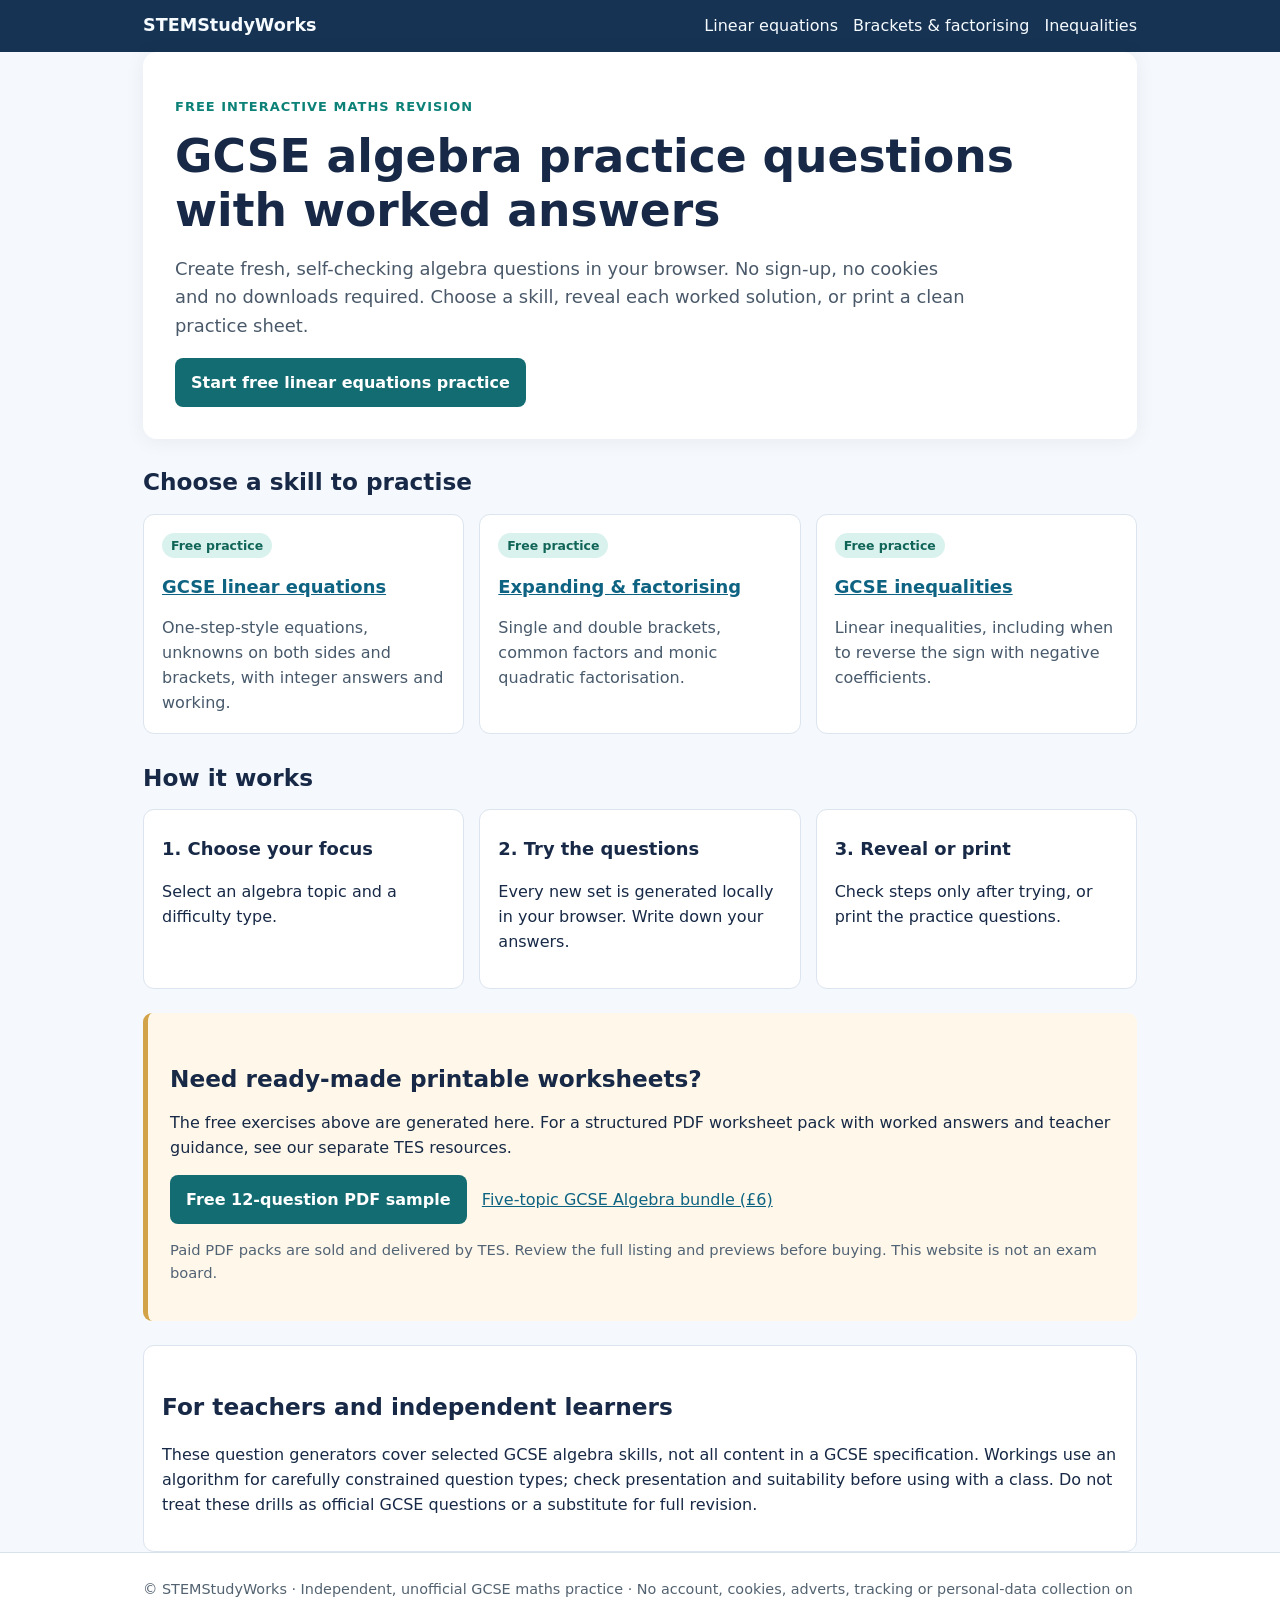
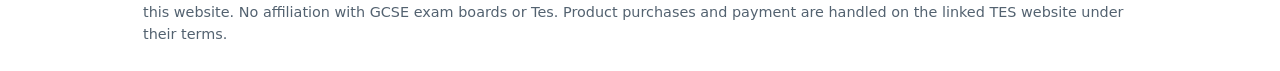
==== index.html @ 2da57f51 "Add files via upload" ====
<!doctype html><html lang="en-GB"><head><meta charset="utf-8"><meta name="viewport" content="width=device-width,initial-scale=1"><title>Free GCSE Algebra Practice Generator | STEMStudyWorks</title><meta name="description" content="Free GCSE maths algebra questions with step-by-step worked solutions. Practice linear equations, brackets, factorising and inequalities without signing up."><meta name="robots" content="index,follow"><link rel="canonical" href="https://wuhao4493-png.github.io/stemstudyworks-practice/"><meta name="theme-color" content="#163353"><link rel="stylesheet" href="assets/styles.css"><script defer src="assets/app.js"></script></head><body><header><div class="wrap"><strong><a href="index.html">STEMStudyWorks</a></strong><nav aria-label="Main navigation"><a href="linear-equations/">Linear equations</a><a href="expanding-and-factorising/">Brackets &amp; factorising</a><a href="inequalities/">Inequalities</a></nav></div></header><main class="wrap"><section class="hero"><p class="eyebrow">Free interactive maths revision</p><h1>GCSE algebra practice questions with worked answers</h1><p class="sub">Create fresh, self-checking algebra questions in your browser. No sign-up, no cookies and no downloads required. Choose a skill, reveal each worked solution, or print a clean practice sheet.</p><a class="primary" href="linear-equations/">Start free linear equations practice</a></section><h2>Choose a skill to practise</h2><div class="grid"><article class="tile"><span class="tag">Free practice</span><h3><a href="linear-equations/">GCSE linear equations</a></h3><p>One-step-style equations, unknowns on both sides and brackets, with integer answers and working.</p></article><article class="tile"><span class="tag">Free practice</span><h3><a href="expanding-and-factorising/">Expanding &amp; factorising</a></h3><p>Single and double brackets, common factors and monic quadratic factorisation.</p></article><article class="tile"><span class="tag">Free practice</span><h3><a href="inequalities/">GCSE inequalities</a></h3><p>Linear inequalities, including when to reverse the sign with negative coefficients.</p></article></div><h2>How it works</h2><div class="grid"><div class="panel"><h3>1. Choose your focus</h3><p>Select an algebra topic and a difficulty type.</p></div><div class="panel"><h3>2. Try the questions</h3><p>Every new set is generated locally in your browser. Write down your answers.</p></div><div class="panel"><h3>3. Reveal or print</h3><p>Check steps only after trying, or print the practice questions.</p></div></div><section class="cta"><h2>Need ready-made printable worksheets?</h2><p>The free exercises above are generated here. For a structured PDF worksheet pack with worked answers and teacher guidance, see our separate TES resources.</p><p><a class="primary" href="https://www.tes.com/teaching-resource/gcse-linear-equations-free-worksheet-answers-13552716" rel="noopener">Free 12-question PDF sample</a> &nbsp; <a href="https://www.tes.com/teaching-resource/gcse-algebra-worksheets-bundle-with-answers-13552727" rel="noopener">Five-topic GCSE Algebra bundle (£6)</a></p><p class="note">Paid PDF packs are sold and delivered by TES. Review the full listing and previews before buying. This website is not an exam board.</p></section><section class="panel"><h2>For teachers and independent learners</h2><p>These question generators cover selected GCSE algebra skills, not all content in a GCSE specification. Workings use an algorithm for carefully constrained question types; check presentation and suitability before using with a class. Do not treat these drills as official GCSE questions or a substitute for full revision.</p></section></main><footer><div class="wrap">© STEMStudyWorks · Independent, unofficial GCSE maths practice · No account, cookies, adverts, tracking or personal-data collection on this website. No affiliation with GCSE exam boards or Tes. Product purchases and payment are handled on the linked TES website under their terms.</div></footer></body></html>
---- assets/styles.css ----
:root{font-family:system-ui,-apple-system,BlinkMacSystemFont,"Segoe UI",sans-serif;color:#172946;background:#f5f8fc;line-height:1.57}*{box-sizing:border-box}body{margin:0}a{color:#0e6382}a:hover{text-decoration:underline}header{background:#163353;color:#fff;padding:12px 0}header a{color:#f6fbff;text-decoration:none}header .wrap{display:flex;justify-content:space-between;gap:1rem;align-items:center;flex-wrap:wrap}header strong{font-size:1.1rem}nav{display:flex;gap:15px;flex-wrap:wrap}main{padding:2.2rem 0 4rem}.wrap{max-width:1030px;margin:auto;padding:0 18px}.hero{background:#fff;border-radius:14px;padding:32px;box-shadow:0 2px 20px #16335310}.eyebrow{color:#0c8177;text-transform:uppercase;letter-spacing:.08em;font-size:.81rem;font-weight:800}h1{font-size:clamp(1.8rem,4vw,2.85rem);line-height:1.18;margin:.35rem 0 1rem}h2{font-size:1.45rem;margin:1.6rem 0 .8rem}h3{font-size:1.12rem;margin:.4rem 0}.sub{font-size:1.12rem;max-width:790px;color:#4a5969}.grid{display:grid;grid-template-columns:repeat(auto-fit,minmax(230px,1fr));gap:15px}.tile,.panel,.item{background:white;border:1px solid #dce5ef;border-radius:11px;padding:18px}.tile{display:flex;flex-direction:column;gap:8px}.tile a{font-weight:750}.tile p{margin:0;color:#47596b}.tag{display:inline-block;padding:3px 9px;border-radius:15px;background:#d9f2ed;color:#116558;font-size:.78rem;width:max-content;font-weight:700}.primary{display:inline-block;background:#136c72;color:white;text-decoration:none;font-weight:750;border-radius:8px;padding:12px 16px;border:0;cursor:pointer}.primary:hover{background:#0b555a;color:#fff;text-decoration:none}.secondary{background:#fff;color:#134d5f;border:1px solid #adcbd1;border-radius:8px;padding:10px 14px;font-weight:700;cursor:pointer}.cta{margin:1.5rem 0;padding:22px;border-left:5px solid #d3a34a;background:#fff8ea;border-radius:9px}.cta p{margin:.3rem 0 .9rem}.note,.muted{color:#526375;font-size:.92rem}.controls{display:flex;flex-wrap:wrap;align-items:end;gap:12px;margin:1.1rem 0}.controls label{font-weight:650;display:block;font-size:.88rem}.controls select{padding:11px;border:1px solid #abbcca;border-radius:7px;min-width:190px;background:#fff}button:focus-visible,a:focus-visible,select:focus-visible{outline:3px solid #c98c13;outline-offset:3px}.problems{display:grid;grid-template-columns:1fr 1fr;gap:13px}.question{font-size:1.15rem;font-weight:680;white-space:normal;overflow-wrap:anywhere}.answer{margin-top:12px;padding:11px;border-radius:8px;background:#eaf5f2;color:#143f3d}.answer ol{padding-left:22px;margin:5px 0}.item button{margin-top:12px}footer{border-top:1px solid #d8e2eb;background:#fff;padding:25px 0;color:#536270;font-size:.9rem}.sr-only{position:absolute;width:1px;height:1px;padding:0;margin:-1px;overflow:hidden;clip:rect(0,0,0,0);white-space:nowrap;border:0}@media(max-width:640px){.problems{grid-template-columns:1fr}.hero{padding:20px}.wrap{padding:0 15px}}@media print{header,footer,.controls,.cta,.avoid-print{display:none!important}body{background:white;color:black}main{padding:0}.hero{box-shadow:none;padding:0}.item{break-inside:avoid}.problems{grid-template-columns:1fr 1fr}.answer{display:none!important} /* Print questions only, even after revealing answers on screen */h1{font-size:19pt}.sub{font-size:11pt}}
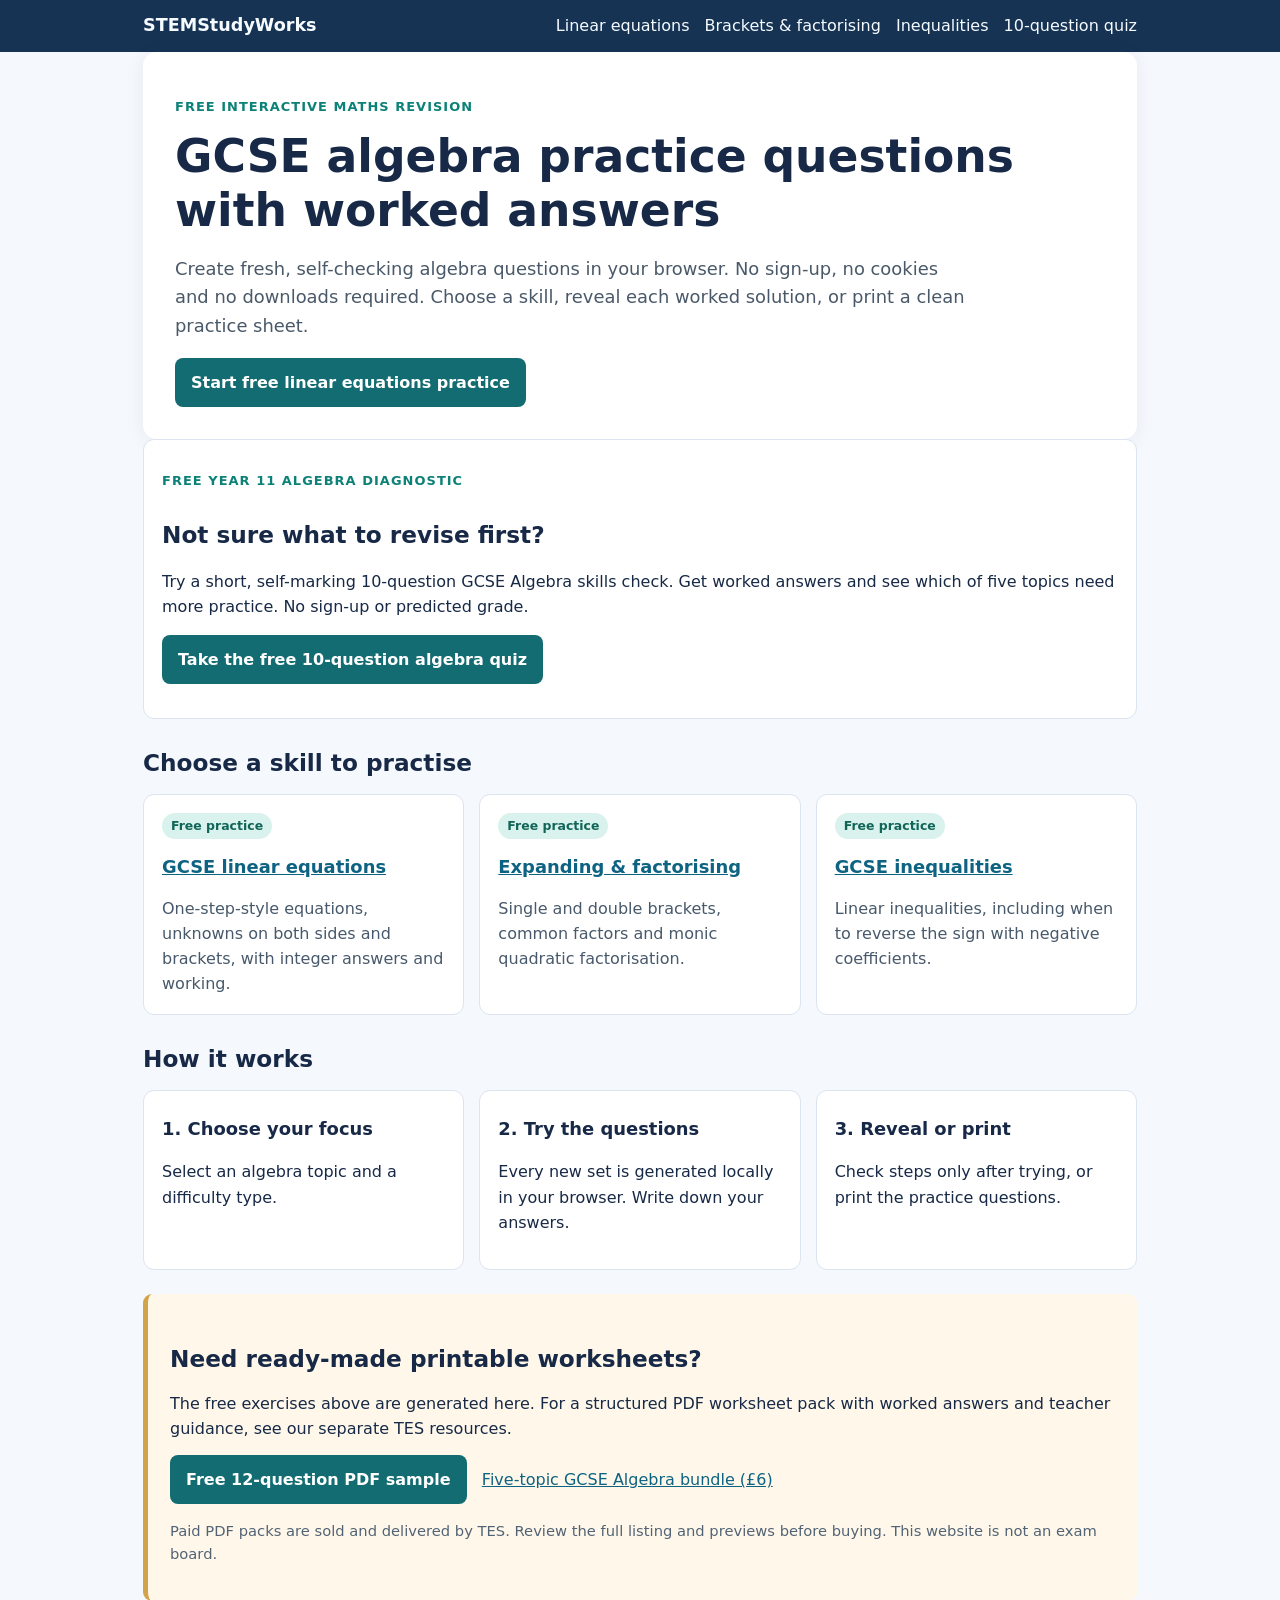
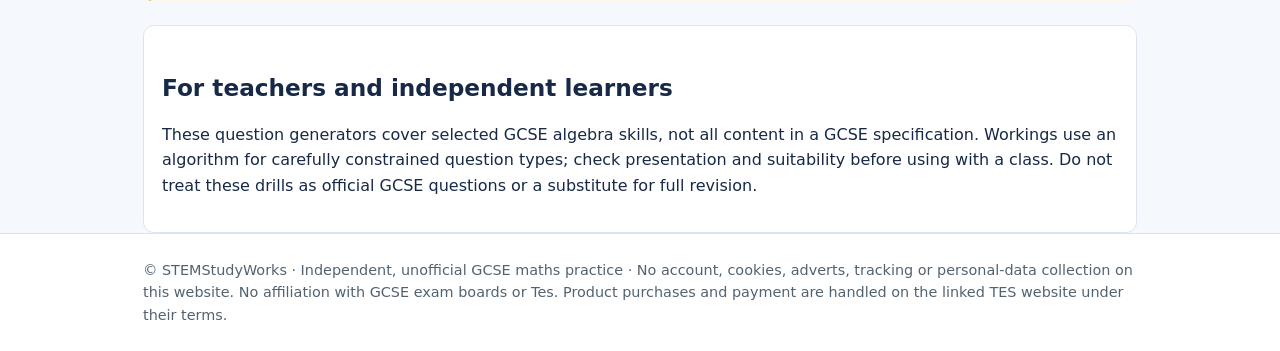
==== commit 407023a1: "Add files via upload" ====
--- a/index.html
+++ b/index.html
@@ -1 +1 @@
-<!doctype html><html lang="en-GB"><head><meta charset="utf-8"><meta name="viewport" content="width=device-width,initial-scale=1"><title>Free GCSE Algebra Practice Generator | STEMStudyWorks</title><meta name="description" content="Free GCSE maths algebra questions with step-by-step worked solutions. Practice linear equations, brackets, factorising and inequalities without signing up."><meta name="robots" content="index,follow"><link rel="canonical" href="https://wuhao4493-png.github.io/stemstudyworks-practice/"><meta name="theme-color" content="#163353"><link rel="stylesheet" href="assets/styles.css"><script defer src="assets/app.js"></script></head><body><header><div class="wrap"><strong><a href="index.html">STEMStudyWorks</a></strong><nav aria-label="Main navigation"><a href="linear-equations/">Linear equations</a><a href="expanding-and-factorising/">Brackets &amp; factorising</a><a href="inequalities/">Inequalities</a></nav></div></header><main class="wrap"><section class="hero"><p class="eyebrow">Free interactive maths revision</p><h1>GCSE algebra practice questions with worked answers</h1><p class="sub">Create fresh, self-checking algebra questions in your browser. No sign-up, no cookies and no downloads required. Choose a skill, reveal each worked solution, or print a clean practice sheet.</p><a class="primary" href="linear-equations/">Start free linear equations practice</a></section><h2>Choose a skill to practise</h2><div class="grid"><article class="tile"><span class="tag">Free practice</span><h3><a href="linear-equations/">GCSE linear equations</a></h3><p>One-step-style equations, unknowns on both sides and brackets, with integer answers and working.</p></article><article class="tile"><span class="tag">Free practice</span><h3><a href="expanding-and-factorising/">Expanding &amp; factorising</a></h3><p>Single and double brackets, common factors and monic quadratic factorisation.</p></article><article class="tile"><span class="tag">Free practice</span><h3><a href="inequalities/">GCSE inequalities</a></h3><p>Linear inequalities, including when to reverse the sign with negative coefficients.</p></article></div><h2>How it works</h2><div class="grid"><div class="panel"><h3>1. Choose your focus</h3><p>Select an algebra topic and a difficulty type.</p></div><div class="panel"><h3>2. Try the questions</h3><p>Every new set is generated locally in your browser. Write down your answers.</p></div><div class="panel"><h3>3. Reveal or print</h3><p>Check steps only after trying, or print the practice questions.</p></div></div><section class="cta"><h2>Need ready-made printable worksheets?</h2><p>The free exercises above are generated here. For a structured PDF worksheet pack with worked answers and teacher guidance, see our separate TES resources.</p><p><a class="primary" href="https://www.tes.com/teaching-resource/gcse-linear-equations-free-worksheet-answers-13552716" rel="noopener">Free 12-question PDF sample</a> &nbsp; <a href="https://www.tes.com/teaching-resource/gcse-algebra-worksheets-bundle-with-answers-13552727" rel="noopener">Five-topic GCSE Algebra bundle (£6)</a></p><p class="note">Paid PDF packs are sold and delivered by TES. Review the full listing and previews before buying. This website is not an exam board.</p></section><section class="panel"><h2>For teachers and independent learners</h2><p>These question generators cover selected GCSE algebra skills, not all content in a GCSE specification. Workings use an algorithm for carefully constrained question types; check presentation and suitability before using with a class. Do not treat these drills as official GCSE questions or a substitute for full revision.</p></section></main><footer><div class="wrap">© STEMStudyWorks · Independent, unofficial GCSE maths practice · No account, cookies, adverts, tracking or personal-data collection on this website. No affiliation with GCSE exam boards or Tes. Product purchases and payment are handled on the linked TES website under their terms.</div></footer></body></html>+<!doctype html><html lang="en-GB"><head><meta charset="utf-8"><meta name="viewport" content="width=device-width,initial-scale=1"><title>Free GCSE Algebra Practice Generator | STEMStudyWorks</title><meta name="description" content="Free GCSE maths algebra questions with step-by-step worked solutions. Practice linear equations, brackets, factorising and inequalities without signing up."><meta name="robots" content="index,follow"><link rel="canonical" href="https://wuhao4493-png.github.io/stemstudyworks-practice/"><meta name="theme-color" content="#163353"><link rel="stylesheet" href="assets/styles.css"><script defer src="assets/app.js"></script></head><body><header><div class="wrap"><strong><a href="index.html">STEMStudyWorks</a></strong><nav aria-label="Main navigation"><a href="linear-equations/">Linear equations</a><a href="expanding-and-factorising/">Brackets &amp; factorising</a><a href="inequalities/">Inequalities</a><a href="year-11-algebra-check/">10-question quiz</a></nav></div></header><main class="wrap"><section class="hero"><p class="eyebrow">Free interactive maths revision</p><h1>GCSE algebra practice questions with worked answers</h1><p class="sub">Create fresh, self-checking algebra questions in your browser. No sign-up, no cookies and no downloads required. Choose a skill, reveal each worked solution, or print a clean practice sheet.</p><a class="primary" href="linear-equations/">Start free linear equations practice</a></section><section class="panel"><p class="eyebrow">Free Year 11 algebra diagnostic</p><h2>Not sure what to revise first?</h2><p>Try a short, self-marking 10-question GCSE Algebra skills check. Get worked answers and see which of five topics need more practice. No sign-up or predicted grade.</p><p><a class="primary" href="year-11-algebra-check/">Take the free 10-question algebra quiz</a></p></section><h2>Choose a skill to practise</h2><div class="grid"><article class="tile"><span class="tag">Free practice</span><h3><a href="linear-equations/">GCSE linear equations</a></h3><p>One-step-style equations, unknowns on both sides and brackets, with integer answers and working.</p></article><article class="tile"><span class="tag">Free practice</span><h3><a href="expanding-and-factorising/">Expanding &amp; factorising</a></h3><p>Single and double brackets, common factors and monic quadratic factorisation.</p></article><article class="tile"><span class="tag">Free practice</span><h3><a href="inequalities/">GCSE inequalities</a></h3><p>Linear inequalities, including when to reverse the sign with negative coefficients.</p></article></div><h2>How it works</h2><div class="grid"><div class="panel"><h3>1. Choose your focus</h3><p>Select an algebra topic and a difficulty type.</p></div><div class="panel"><h3>2. Try the questions</h3><p>Every new set is generated locally in your browser. Write down your answers.</p></div><div class="panel"><h3>3. Reveal or print</h3><p>Check steps only after trying, or print the practice questions.</p></div></div><section class="cta"><h2>Need ready-made printable worksheets?</h2><p>The free exercises above are generated here. For a structured PDF worksheet pack with worked answers and teacher guidance, see our separate TES resources.</p><p><a class="primary" href="https://www.tes.com/teaching-resource/gcse-linear-equations-free-worksheet-answers-13552716" rel="noopener">Free 12-question PDF sample</a> &nbsp; <a href="https://www.tes.com/teaching-resource/gcse-algebra-worksheets-bundle-with-answers-13552727" rel="noopener">Five-topic GCSE Algebra bundle (£6)</a></p><p class="note">Paid PDF packs are sold and delivered by TES. Review the full listing and previews before buying. This website is not an exam board.</p></section><section class="panel"><h2>For teachers and independent learners</h2><p>These question generators cover selected GCSE algebra skills, not all content in a GCSE specification. Workings use an algorithm for carefully constrained question types; check presentation and suitability before using with a class. Do not treat these drills as official GCSE questions or a substitute for full revision.</p></section></main><footer><div class="wrap">© STEMStudyWorks · Independent, unofficial GCSE maths practice · No account, cookies, adverts, tracking or personal-data collection on this website. No affiliation with GCSE exam boards or Tes. Product purchases and payment are handled on the linked TES website under their terms.</div></footer></body></html>
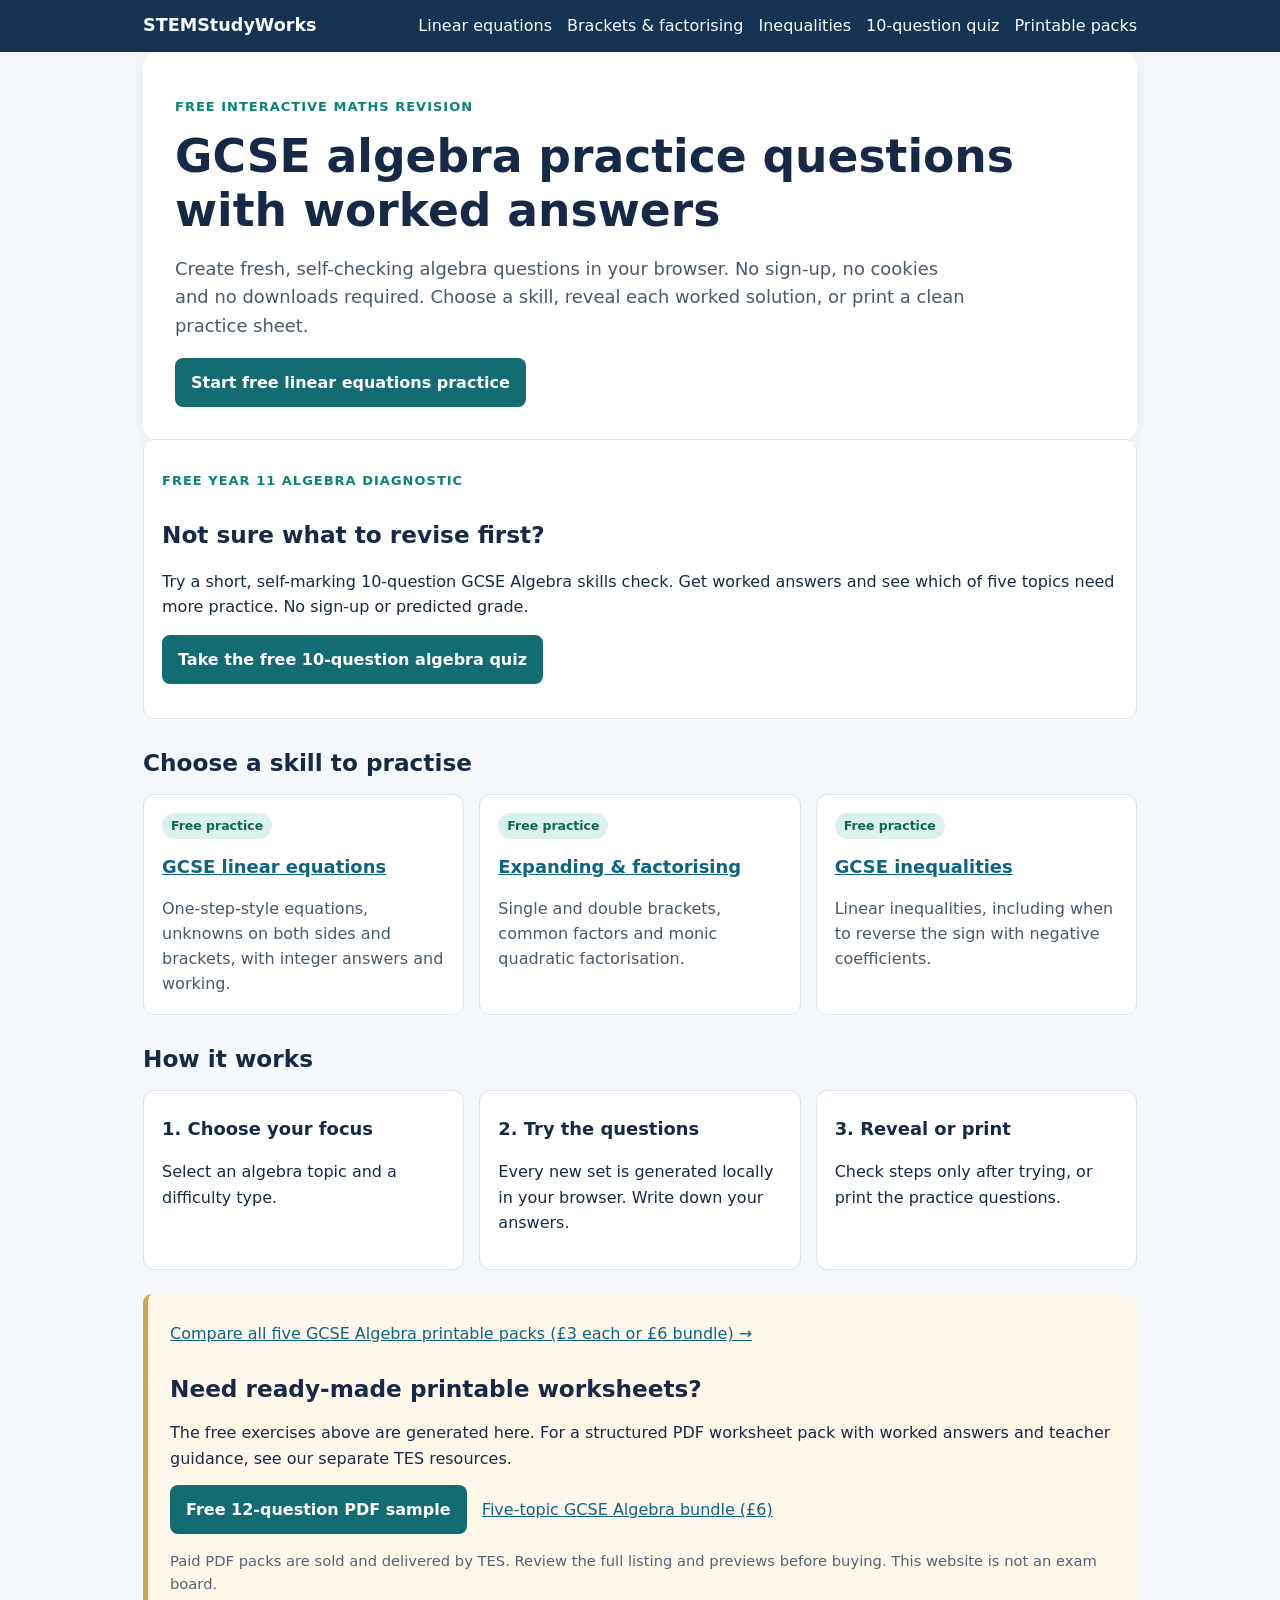
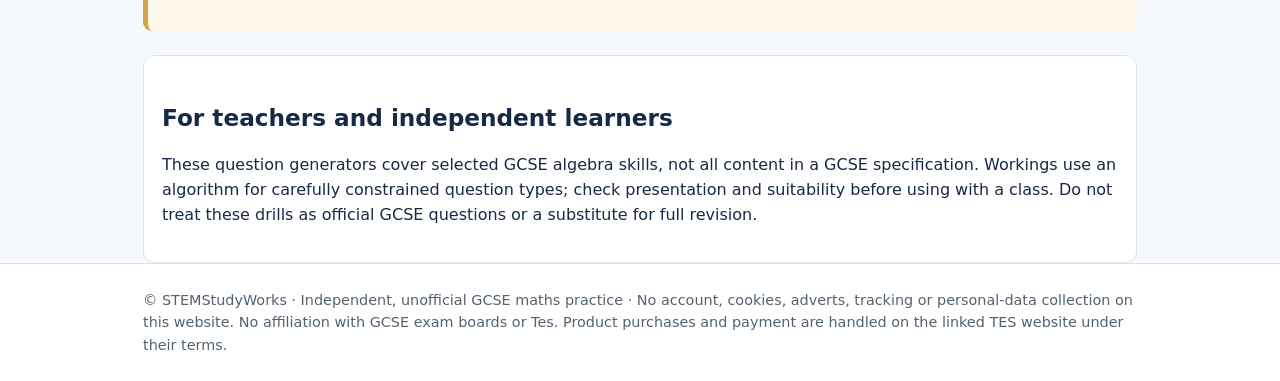
==== commit 3db7a566: "Add files via upload" ====
--- a/index.html
+++ b/index.html
@@ -1 +1 @@
-<!doctype html><html lang="en-GB"><head><meta charset="utf-8"><meta name="viewport" content="width=device-width,initial-scale=1"><title>Free GCSE Algebra Practice Generator | STEMStudyWorks</title><meta name="description" content="Free GCSE maths algebra questions with step-by-step worked solutions. Practice linear equations, brackets, factorising and inequalities without signing up."><meta name="robots" content="index,follow"><link rel="canonical" href="https://wuhao4493-png.github.io/stemstudyworks-practice/"><meta name="theme-color" content="#163353"><link rel="stylesheet" href="assets/styles.css"><script defer src="assets/app.js"></script></head><body><header><div class="wrap"><strong><a href="index.html">STEMStudyWorks</a></strong><nav aria-label="Main navigation"><a href="linear-equations/">Linear equations</a><a href="expanding-and-factorising/">Brackets &amp; factorising</a><a href="inequalities/">Inequalities</a><a href="year-11-algebra-check/">10-question quiz</a></nav></div></header><main class="wrap"><section class="hero"><p class="eyebrow">Free interactive maths revision</p><h1>GCSE algebra practice questions with worked answers</h1><p class="sub">Create fresh, self-checking algebra questions in your browser. No sign-up, no cookies and no downloads required. Choose a skill, reveal each worked solution, or print a clean practice sheet.</p><a class="primary" href="linear-equations/">Start free linear equations practice</a></section><section class="panel"><p class="eyebrow">Free Year 11 algebra diagnostic</p><h2>Not sure what to revise first?</h2><p>Try a short, self-marking 10-question GCSE Algebra skills check. Get worked answers and see which of five topics need more practice. No sign-up or predicted grade.</p><p><a class="primary" href="year-11-algebra-check/">Take the free 10-question algebra quiz</a></p></section><h2>Choose a skill to practise</h2><div class="grid"><article class="tile"><span class="tag">Free practice</span><h3><a href="linear-equations/">GCSE linear equations</a></h3><p>One-step-style equations, unknowns on both sides and brackets, with integer answers and working.</p></article><article class="tile"><span class="tag">Free practice</span><h3><a href="expanding-and-factorising/">Expanding &amp; factorising</a></h3><p>Single and double brackets, common factors and monic quadratic factorisation.</p></article><article class="tile"><span class="tag">Free practice</span><h3><a href="inequalities/">GCSE inequalities</a></h3><p>Linear inequalities, including when to reverse the sign with negative coefficients.</p></article></div><h2>How it works</h2><div class="grid"><div class="panel"><h3>1. Choose your focus</h3><p>Select an algebra topic and a difficulty type.</p></div><div class="panel"><h3>2. Try the questions</h3><p>Every new set is generated locally in your browser. Write down your answers.</p></div><div class="panel"><h3>3. Reveal or print</h3><p>Check steps only after trying, or print the practice questions.</p></div></div><section class="cta"><h2>Need ready-made printable worksheets?</h2><p>The free exercises above are generated here. For a structured PDF worksheet pack with worked answers and teacher guidance, see our separate TES resources.</p><p><a class="primary" href="https://www.tes.com/teaching-resource/gcse-linear-equations-free-worksheet-answers-13552716" rel="noopener">Free 12-question PDF sample</a> &nbsp; <a href="https://www.tes.com/teaching-resource/gcse-algebra-worksheets-bundle-with-answers-13552727" rel="noopener">Five-topic GCSE Algebra bundle (£6)</a></p><p class="note">Paid PDF packs are sold and delivered by TES. Review the full listing and previews before buying. This website is not an exam board.</p></section><section class="panel"><h2>For teachers and independent learners</h2><p>These question generators cover selected GCSE algebra skills, not all content in a GCSE specification. Workings use an algorithm for carefully constrained question types; check presentation and suitability before using with a class. Do not treat these drills as official GCSE questions or a substitute for full revision.</p></section></main><footer><div class="wrap">© STEMStudyWorks · Independent, unofficial GCSE maths practice · No account, cookies, adverts, tracking or personal-data collection on this website. No affiliation with GCSE exam boards or Tes. Product purchases and payment are handled on the linked TES website under their terms.</div></footer></body></html>+<!doctype html><html lang="en-GB"><head><meta charset="utf-8"><meta name="viewport" content="width=device-width,initial-scale=1"><title>Free GCSE Algebra Practice Generator | STEMStudyWorks</title><meta name="description" content="Free GCSE maths algebra questions with step-by-step worked solutions. Practice linear equations, brackets, factorising and inequalities without signing up."><meta name="robots" content="index,follow"><link rel="canonical" href="https://wuhao4493-png.github.io/stemstudyworks-practice/"><meta name="theme-color" content="#163353"><link rel="stylesheet" href="assets/styles.css"><script defer src="assets/app.js"></script></head><body><header><div class="wrap"><strong><a href="index.html">STEMStudyWorks</a></strong><nav aria-label="Main navigation"><a href="linear-equations/">Linear equations</a><a href="expanding-and-factorising/">Brackets &amp; factorising</a><a href="inequalities/">Inequalities</a><a href="year-11-algebra-check/">10-question quiz</a><a href="gcse-algebra-worksheets/">Printable packs</a></nav></div></header><main class="wrap"><section class="hero"><p class="eyebrow">Free interactive maths revision</p><h1>GCSE algebra practice questions with worked answers</h1><p class="sub">Create fresh, self-checking algebra questions in your browser. No sign-up, no cookies and no downloads required. Choose a skill, reveal each worked solution, or print a clean practice sheet.</p><a class="primary" href="linear-equations/">Start free linear equations practice</a></section><section class="panel"><p class="eyebrow">Free Year 11 algebra diagnostic</p><h2>Not sure what to revise first?</h2><p>Try a short, self-marking 10-question GCSE Algebra skills check. Get worked answers and see which of five topics need more practice. No sign-up or predicted grade.</p><p><a class="primary" href="year-11-algebra-check/">Take the free 10-question algebra quiz</a></p></section><h2>Choose a skill to practise</h2><div class="grid"><article class="tile"><span class="tag">Free practice</span><h3><a href="linear-equations/">GCSE linear equations</a></h3><p>One-step-style equations, unknowns on both sides and brackets, with integer answers and working.</p></article><article class="tile"><span class="tag">Free practice</span><h3><a href="expanding-and-factorising/">Expanding &amp; factorising</a></h3><p>Single and double brackets, common factors and monic quadratic factorisation.</p></article><article class="tile"><span class="tag">Free practice</span><h3><a href="inequalities/">GCSE inequalities</a></h3><p>Linear inequalities, including when to reverse the sign with negative coefficients.</p></article></div><h2>How it works</h2><div class="grid"><div class="panel"><h3>1. Choose your focus</h3><p>Select an algebra topic and a difficulty type.</p></div><div class="panel"><h3>2. Try the questions</h3><p>Every new set is generated locally in your browser. Write down your answers.</p></div><div class="panel"><h3>3. Reveal or print</h3><p>Check steps only after trying, or print the practice questions.</p></div></div><section class="cta"><p><a href="gcse-algebra-worksheets/">Compare all five GCSE Algebra printable packs (£3 each or £6 bundle) →</a></p><h2>Need ready-made printable worksheets?</h2><p>The free exercises above are generated here. For a structured PDF worksheet pack with worked answers and teacher guidance, see our separate TES resources.</p><p><a class="primary" href="https://www.tes.com/teaching-resource/gcse-linear-equations-free-worksheet-answers-13552716" rel="noopener">Free 12-question PDF sample</a> &nbsp; <a href="https://www.tes.com/teaching-resource/gcse-algebra-worksheets-bundle-with-answers-13552727" rel="noopener">Five-topic GCSE Algebra bundle (£6)</a></p><p class="note">Paid PDF packs are sold and delivered by TES. Review the full listing and previews before buying. This website is not an exam board.</p></section><section class="panel"><h2>For teachers and independent learners</h2><p>These question generators cover selected GCSE algebra skills, not all content in a GCSE specification. Workings use an algorithm for carefully constrained question types; check presentation and suitability before using with a class. Do not treat these drills as official GCSE questions or a substitute for full revision.</p></section></main><footer><div class="wrap">© STEMStudyWorks · Independent, unofficial GCSE maths practice · No account, cookies, adverts, tracking or personal-data collection on this website. No affiliation with GCSE exam boards or Tes. Product purchases and payment are handled on the linked TES website under their terms.</div></footer></body></html>
